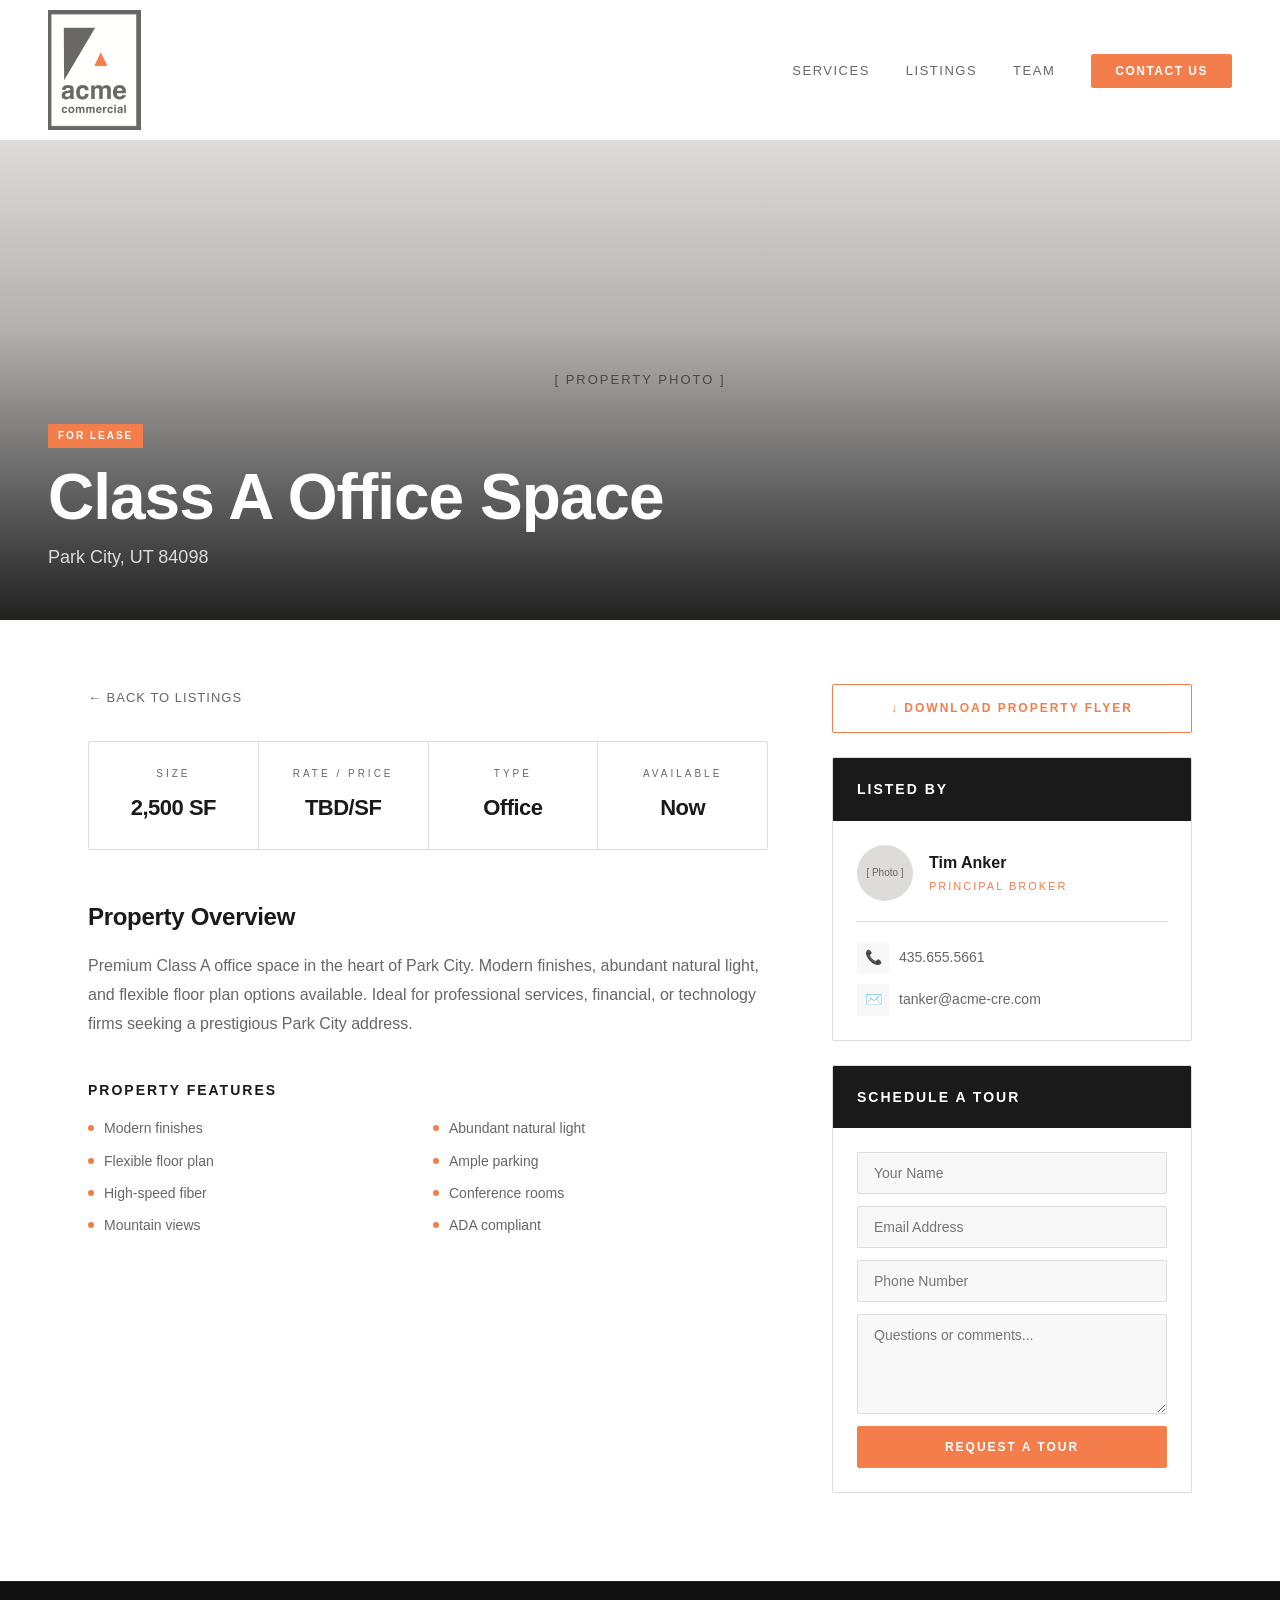
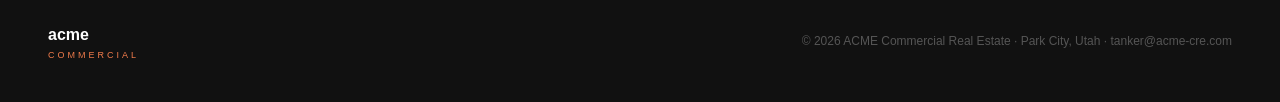
==== listing.html @ fcb021eb "Add individual listing pages with ACME branding, tour request form, flyer download" ====
<!DOCTYPE html>
<html lang="en">
<head>
  <meta charset="UTF-8" />
  <meta name="viewport" content="width=device-width, initial-scale=1.0" />
  <title id="page-title">Listing — ACME Commercial Real Estate</title>
  <meta name="description" id="page-desc" content="Commercial property listing from ACME Commercial Real Estate, Park City, Utah.">
  <link rel="stylesheet" href="css/style.css" />
  <style>
    .listing-hero {
      margin-top: 140px;
      background: var(--black);
      min-height: 480px;
      display: flex;
      align-items: flex-end;
      position: relative;
      overflow: hidden;
    }

    .listing-hero-img {
      position: absolute;
      inset: 0;
      background: var(--light-gray);
      display: flex;
      align-items: center;
      justify-content: center;
      font-size: 13px;
      letter-spacing: 2px;
      text-transform: uppercase;
      color: var(--dark-gray);
    }

    .listing-hero-img img {
      width: 100%;
      height: 100%;
      object-fit: cover;
      opacity: 0.7;
    }

    .listing-hero-overlay {
      position: absolute;
      inset: 0;
      background: linear-gradient(to top, rgba(0,0,0,0.85) 0%, rgba(0,0,0,0.2) 60%, transparent 100%);
    }

    .listing-hero-content {
      position: relative;
      z-index: 1;
      padding: 48px;
      width: 100%;
    }

    .listing-hero-content .listing-tag {
      margin: 0 0 16px;
      display: inline-block;
    }

    .listing-hero-content h1 {
      font-size: clamp(32px, 5vw, 64px);
      font-weight: 700;
      color: var(--white);
      letter-spacing: -1px;
      line-height: 1.05;
      margin-bottom: 12px;
    }

    .listing-hero-content .hero-address {
      font-size: 18px;
      color: var(--light-gray);
      font-weight: 300;
    }

    /* Detail layout */
    .listing-body-wrap {
      max-width: 1200px;
      margin: 0 auto;
      padding: 64px 48px;
      display: grid;
      grid-template-columns: 1fr 360px;
      gap: 64px;
      align-items: start;
    }

    /* Stats bar */
    .listing-stats {
      display: flex;
      gap: 0;
      border: 1px solid var(--light-gray);
      border-radius: 2px;
      overflow: hidden;
      margin-bottom: 48px;
    }

    .listing-stat {
      flex: 1;
      padding: 24px;
      border-right: 1px solid var(--light-gray);
      text-align: center;
    }

    .listing-stat:last-child { border-right: none; }

    .listing-stat .label {
      font-size: 10px;
      letter-spacing: 3px;
      text-transform: uppercase;
      color: var(--dark-gray);
      margin-bottom: 8px;
    }

    .listing-stat .value {
      font-size: 22px;
      font-weight: 700;
      color: var(--black);
      letter-spacing: -0.5px;
    }

    /* Description */
    .listing-description h2 {
      font-size: 24px;
      font-weight: 700;
      margin-bottom: 16px;
      letter-spacing: -0.3px;
    }

    .listing-description p {
      font-size: 16px;
      color: var(--dark-gray);
      line-height: 1.8;
      margin-bottom: 24px;
    }

    .listing-features h3 {
      font-size: 14px;
      font-weight: 700;
      letter-spacing: 2px;
      text-transform: uppercase;
      margin-bottom: 16px;
      color: var(--black);
    }

    .listing-features ul {
      list-style: none;
      display: grid;
      grid-template-columns: 1fr 1fr;
      gap: 10px;
    }

    .listing-features ul li {
      font-size: 14px;
      color: var(--dark-gray);
      padding-left: 16px;
      position: relative;
    }

    .listing-features ul li::before {
      content: '';
      position: absolute;
      left: 0;
      top: 8px;
      width: 6px;
      height: 6px;
      background: var(--orange);
      border-radius: 50%;
    }

    /* Sidebar */
    .listing-sidebar {
      position: sticky;
      top: 100px;
    }

    .sidebar-card {
      border: 1px solid var(--light-gray);
      border-radius: 2px;
      overflow: hidden;
      margin-bottom: 24px;
    }

    .sidebar-card-header {
      background: var(--black);
      padding: 20px 24px;
    }

    .sidebar-card-header h3 {
      font-size: 14px;
      font-weight: 600;
      letter-spacing: 2px;
      text-transform: uppercase;
      color: var(--white);
    }

    .sidebar-card-body { padding: 24px; }

    .agent-info {
      display: flex;
      align-items: center;
      gap: 16px;
      margin-bottom: 20px;
      padding-bottom: 20px;
      border-bottom: 1px solid var(--light-gray);
    }

    .agent-photo {
      width: 56px;
      height: 56px;
      border-radius: 50%;
      background: var(--light-gray);
      display: flex;
      align-items: center;
      justify-content: center;
      font-size: 10px;
      color: var(--dark-gray);
      flex-shrink: 0;
      overflow: hidden;
    }

    .agent-photo img { width: 100%; height: 100%; object-fit: cover; }

    .agent-details h4 { font-size: 16px; font-weight: 700; margin-bottom: 2px; }
    .agent-details .agent-title { font-size: 11px; letter-spacing: 2px; text-transform: uppercase; color: var(--orange); }

    .contact-links { display: flex; flex-direction: column; gap: 10px; }

    .contact-link {
      display: flex;
      align-items: center;
      gap: 10px;
      font-size: 14px;
      color: var(--dark-gray);
      text-decoration: none;
      transition: color 0.2s;
    }

    .contact-link:hover { color: var(--orange); }

    .contact-link .icon {
      width: 32px;
      height: 32px;
      background: #f8f8f8;
      border-radius: 2px;
      display: flex;
      align-items: center;
      justify-content: center;
      font-size: 14px;
      flex-shrink: 0;
    }

    /* Inquiry form */
    .inquiry-form { display: flex; flex-direction: column; gap: 12px; }

    .inquiry-form input,
    .inquiry-form textarea {
      background: #f8f8f8;
      border: 1px solid var(--light-gray);
      color: var(--black);
      padding: 12px 16px;
      font-family: Helvetica, Arial, sans-serif;
      font-size: 14px;
      border-radius: 2px;
      outline: none;
      transition: border-color 0.2s;
      width: 100%;
    }

    .inquiry-form input:focus,
    .inquiry-form textarea:focus { border-color: var(--orange); }

    .inquiry-form textarea { height: 100px; resize: vertical; }

    .inquiry-form button {
      background: var(--orange);
      color: var(--white);
      border: none;
      padding: 14px;
      font-family: Helvetica, Arial, sans-serif;
      font-size: 12px;
      font-weight: 600;
      letter-spacing: 2px;
      text-transform: uppercase;
      border-radius: 2px;
      cursor: pointer;
      transition: background 0.2s;
    }

    .inquiry-form button:hover { background: #e06535; }

    /* Flyer download */
    .flyer-btn {
      display: flex;
      align-items: center;
      justify-content: center;
      gap: 10px;
      width: 100%;
      padding: 14px;
      border: 1px solid var(--orange);
      color: var(--orange);
      background: transparent;
      font-family: Helvetica, Arial, sans-serif;
      font-size: 12px;
      font-weight: 600;
      letter-spacing: 2px;
      text-transform: uppercase;
      border-radius: 2px;
      cursor: pointer;
      text-decoration: none;
      transition: all 0.2s;
      margin-bottom: 24px;
    }

    .flyer-btn:hover { background: var(--orange); color: var(--white); }

    /* Back link */
    .back-link {
      display: inline-flex;
      align-items: center;
      gap: 8px;
      font-size: 13px;
      color: var(--dark-gray);
      text-decoration: none;
      letter-spacing: 1px;
      text-transform: uppercase;
      margin-bottom: 32px;
      transition: color 0.2s;
    }

    .back-link:hover { color: var(--orange); }

    @media (max-width: 900px) {
      .listing-body-wrap { grid-template-columns: 1fr; gap: 40px; }
      .listing-sidebar { position: static; }
      .listing-hero-content { padding: 32px 24px; }
      .listing-stats { flex-wrap: wrap; }
      .listing-stat { min-width: 50%; }
      .listing-features ul { grid-template-columns: 1fr; }
    }
  </style>
</head>
<body>

  <!-- NAV -->
  <nav>
    <div class="nav-logo">
      <img id="nav-logo-img" src="images/acme-logo.png" alt="ACME Commercial" style="height:120px; width:auto; display:block; transition: height 0.3s ease;">
    </div>
    <ul class="nav-links">
      <li><a href="index.html#services">Services</a></li>
      <li><a href="index.html#listings">Listings</a></li>
      <li><a href="index.html#team">Team</a></li>
      <li><a href="index.html#contact" class="nav-cta">Contact Us</a></li>
    </ul>
  </nav>

  <!-- LISTING HERO -->
  <div class="listing-hero">
    <div class="listing-hero-img" id="hero-img">[ Property Photo ]</div>
    <div class="listing-hero-overlay"></div>
    <div class="listing-hero-content">
      <span class="listing-tag" id="hero-tag">For Lease</span>
      <h1 id="hero-title">Property Title</h1>
      <p class="hero-address" id="hero-address">Address, Park City, UT</p>
    </div>
  </div>

  <!-- LISTING BODY -->
  <div class="listing-body-wrap">

    <!-- Main Content -->
    <div>
      <a href="index.html#listings" class="back-link">← Back to Listings</a>

      <!-- Stats -->
      <div class="listing-stats">
        <div class="listing-stat">
          <div class="label">Size</div>
          <div class="value" id="stat-size">—</div>
        </div>
        <div class="listing-stat">
          <div class="label">Rate / Price</div>
          <div class="value" id="stat-price">—</div>
        </div>
        <div class="listing-stat">
          <div class="label">Type</div>
          <div class="value" id="stat-type">—</div>
        </div>
        <div class="listing-stat">
          <div class="label">Available</div>
          <div class="value" id="stat-available">Now</div>
        </div>
      </div>

      <!-- Description -->
      <div class="listing-description">
        <h2>Property Overview</h2>
        <p id="listing-desc">Property description will appear here, auto-populated from LoopNet listing data.</p>
      </div>

      <!-- Features -->
      <div class="listing-features" style="margin-top:40px;">
        <h3>Property Features</h3>
        <ul id="features-list">
          <li>Feature 1</li>
          <li>Feature 2</li>
          <li>Feature 3</li>
          <li>Feature 4</li>
        </ul>
      </div>
    </div>

    <!-- Sidebar -->
    <div class="listing-sidebar">

      <!-- Flyer Download -->
      <a href="#" class="flyer-btn" id="flyer-link">
        ↓ Download Property Flyer
      </a>

      <!-- Agent Card -->
      <div class="sidebar-card">
        <div class="sidebar-card-header">
          <h3>Listed By</h3>
        </div>
        <div class="sidebar-card-body">
          <div class="agent-info">
            <div class="agent-photo">[ Photo ]</div>
            <div class="agent-details">
              <h4>Tim Anker</h4>
              <p class="agent-title">Principal Broker</p>
            </div>
          </div>
          <div class="contact-links">
            <a href="tel:4356555661" class="contact-link">
              <span class="icon">📞</span>
              435.655.5661
            </a>
            <a href="mailto:tanker@acme-cre.com" class="contact-link">
              <span class="icon">✉️</span>
              tanker@acme-cre.com
            </a>
          </div>
        </div>
      </div>

      <!-- Inquiry Form -->
      <div class="sidebar-card">
        <div class="sidebar-card-header">
          <h3>Schedule a Tour</h3>
        </div>
        <div class="sidebar-card-body">
          <form class="inquiry-form" onsubmit="handleInquiry(event)">
            <input type="text" placeholder="Your Name" required />
            <input type="email" placeholder="Email Address" required />
            <input type="tel" placeholder="Phone Number" />
            <textarea placeholder="Questions or comments..."></textarea>
            <button type="submit">Request a Tour</button>
          </form>
        </div>
      </div>

    </div>
  </div>

  <!-- FOOTER -->
  <footer>
    <div class="footer-logo">
      <div class="acme">acme</div>
      <div class="commercial">commercial</div>
    </div>
    <p>© 2026 ACME Commercial Real Estate · Park City, Utah · <a href="mailto:tanker@acme-cre.com">tanker@acme-cre.com</a></p>
  </footer>

  <script>
    // Load listing data from URL params (e.g. listing.html?id=class-a-office)
    // When LoopNet sync is live, this pulls from listings.json by ID
    const params = new URLSearchParams(window.location.search);
    const id = params.get('id');

    // Placeholder — will be replaced by fetch from listings.json
    const LISTINGS = {
      'class-a-office': {
        type: 'For Lease',
        title: 'Class A Office Space',
        address: 'Park City, UT 84098',
        size: '2,500 SF',
        price: 'TBD/SF',
        category: 'Office',
        available: 'Now',
        description: 'Premium Class A office space in the heart of Park City. Modern finishes, abundant natural light, and flexible floor plan options available. Ideal for professional services, financial, or technology firms seeking a prestigious Park City address.',
        features: ['Modern finishes', 'Abundant natural light', 'Flexible floor plan', 'Ample parking', 'High-speed fiber', 'Conference rooms', 'Mountain views', 'ADA compliant']
      },
      'retail-mixed-use': {
        type: 'For Sale',
        title: 'Retail / Mixed Use',
        address: 'Park City, UT 84060',
        size: '4,800 SF',
        price: 'Contact',
        category: 'Retail',
        available: 'Now',
        description: 'Prime retail and mixed-use opportunity in a high-traffic Park City location. Ground floor retail with residential or office above. Exceptional visibility and foot traffic year-round.',
        features: ['High foot traffic', 'Mixed use zoning', 'Ground floor retail', 'Strong visibility', 'Year-round traffic', 'Near Main Street', 'Turnkey opportunity', 'Investment grade']
      },
      'industrial-flex': {
        type: 'Build to Suit',
        title: 'Industrial / Flex Space',
        address: 'Kimball Junction, UT',
        size: 'Flexible',
        price: 'TBD',
        category: 'Industrial',
        available: 'TBD',
        description: 'Build-to-suit industrial and flex space opportunity at Kimball Junction. Flexible sizing from 5,000 to 50,000 SF. Ideal for distribution, light manufacturing, or flex office/warehouse configurations.',
        features: ['Flexible sizing', 'Build to suit', 'Grade level doors', 'Clear height 24\'', 'Heavy power available', 'Easy I-80 access', 'Ample truck court', 'Office buildout available']
      }
    };

    const listing = LISTINGS[id] || LISTINGS['class-a-office'];

    // Populate page
    document.title = `${listing.title} — ACME Commercial Real Estate`;
    document.getElementById('page-desc').content = `${listing.type} — ${listing.size} — ${listing.address}`;
    document.getElementById('hero-tag').textContent = listing.type;
    document.getElementById('hero-tag').style.background = listing.type === 'For Sale' ? '#676767' : '#F47D4C';
    document.getElementById('hero-title').textContent = listing.title;
    document.getElementById('hero-address').textContent = listing.address;
    document.getElementById('stat-size').textContent = listing.size;
    document.getElementById('stat-price').textContent = listing.price;
    document.getElementById('stat-type').textContent = listing.category;
    document.getElementById('stat-available').textContent = listing.available;
    document.getElementById('listing-desc').textContent = listing.description;
    document.getElementById('page-title').textContent = `${listing.title} — ACME Commercial Real Estate`;

    // Features
    const featuresList = document.getElementById('features-list');
    featuresList.innerHTML = listing.features.map(f => `<li>${f}</li>`).join('');

    // Flyer link (will point to auto-generated PDF when LoopNet sync is live)
    document.getElementById('flyer-link').href = `flyers/${id || 'listing'}.pdf`;

    function handleInquiry(e) {
      e.preventDefault();
      alert('Thank you! Tim will be in touch shortly.');
      e.target.reset();
    }

    // Shrinking nav on scroll
    const nav = document.querySelector('nav');
    const logoImg = document.getElementById('nav-logo-img');
    window.addEventListener('scroll', () => {
      if (window.scrollY > 50) {
        nav.classList.add('scrolled');
        logoImg.style.height = '52px';
      } else {
        nav.classList.remove('scrolled');
        logoImg.style.height = '120px';
      }
    });
  </script>

</body>
</html>
---- css/style.css ----
/* ACME Commercial — Brand Colors
   Orange:     #F47D4C
   Dark Gray:  #676767
   Light Gray: #DDDCDB
   Font:       Helvetica
*/

*, *::before, *::after { box-sizing: border-box; margin: 0; padding: 0; }

:root {
  --orange:     #F47D4C;
  --dark-gray:  #676767;
  --light-gray: #DDDCDB;
  --white:      #ffffff;
  --black:      #1a1a1a;
}

html { scroll-behavior: smooth; }

body {
  font-family: Helvetica, Arial, sans-serif;
  color: var(--black);
  background: var(--white);
  line-height: 1.6;
}

/* ─── NAV ─── */
nav {
  position: fixed;
  top: 0; left: 0; right: 0;
  z-index: 100;
  background: var(--white);
  border-bottom: 1px solid transparent;
  display: flex;
  align-items: center;
  justify-content: space-between;
  padding: 0 48px;
  height: 140px;
  transition: height 0.3s ease, border-color 0.3s ease, box-shadow 0.3s ease;
}

nav.scrolled {
  height: 80px;
  border-bottom-color: var(--light-gray);
  box-shadow: 0 2px 16px rgba(0,0,0,0.06);
}

.nav-logo {
  display: flex;
  flex-direction: column;
  line-height: 1.1;
  transition: all 0.3s ease;
}

.nav-logo .acme {
  font-size: 22px;
  font-weight: 700;
  letter-spacing: -0.5px;
  color: var(--black);
}

.nav-logo .commercial {
  font-size: 11px;
  font-weight: 400;
  letter-spacing: 3px;
  text-transform: uppercase;
  color: var(--orange);
}

.nav-links {
  display: flex;
  gap: 36px;
  list-style: none;
}

.nav-links a {
  text-decoration: none;
  font-size: 13px;
  font-weight: 500;
  letter-spacing: 1.5px;
  text-transform: uppercase;
  color: var(--dark-gray);
  transition: color 0.2s;
}

.nav-links a:hover { color: var(--orange); }

.nav-cta {
  background: var(--orange);
  color: var(--white) !important;
  padding: 10px 24px;
  border-radius: 2px;
  letter-spacing: 1.5px;
  font-size: 12px !important;
  font-weight: 600 !important;
  transition: background 0.2s !important;
}

.nav-cta:hover { background: #e06535 !important; color: var(--white) !important; }

/* ─── HERO ─── */
#hero {
  margin-top: 140px;
  min-height: 90vh;
  background: var(--black);
  display: flex;
  align-items: center;
  justify-content: center;
  text-align: center;
  position: relative;
  overflow: hidden;
}

.hero-bg {
  position: absolute;
  inset: 0;
  background: linear-gradient(135deg, #1a1a1a 0%, #2d2d2d 50%, #1a1a1a 100%);
}

.hero-accent {
  position: absolute;
  bottom: 0; left: 0; right: 0;
  height: 4px;
  background: var(--orange);
}

.hero-content {
  position: relative;
  z-index: 1;
  max-width: 800px;
  padding: 0 24px;
}

.hero-eyebrow {
  font-size: 11px;
  font-weight: 500;
  letter-spacing: 4px;
  text-transform: uppercase;
  color: var(--orange);
  margin-bottom: 24px;
}

.hero-title {
  font-size: clamp(42px, 6vw, 80px);
  font-weight: 700;
  color: var(--white);
  line-height: 1.05;
  letter-spacing: -1px;
  margin-bottom: 24px;
}

.hero-title span { color: var(--orange); }

.hero-sub {
  font-size: 18px;
  color: var(--light-gray);
  max-width: 540px;
  margin: 0 auto 40px;
  font-weight: 300;
}

.btn-primary {
  display: inline-block;
  background: var(--orange);
  color: var(--white);
  text-decoration: none;
  padding: 16px 40px;
  font-size: 13px;
  font-weight: 600;
  letter-spacing: 2px;
  text-transform: uppercase;
  border-radius: 2px;
  transition: background 0.2s, transform 0.2s;
}

.btn-primary:hover { background: #e06535; transform: translateY(-1px); }

.btn-secondary {
  display: inline-block;
  border: 1px solid var(--light-gray);
  color: var(--light-gray);
  text-decoration: none;
  padding: 16px 40px;
  font-size: 13px;
  font-weight: 500;
  letter-spacing: 2px;
  text-transform: uppercase;
  border-radius: 2px;
  margin-left: 16px;
  transition: border-color 0.2s, color 0.2s;
}

.btn-secondary:hover { border-color: var(--orange); color: var(--orange); }

/* ─── STATS ─── */
#stats {
  background: var(--orange);
  padding: 48px;
  display: flex;
  justify-content: center;
  gap: 80px;
  flex-wrap: wrap;
}

.stat {
  text-align: center;
  color: var(--white);
}

.stat-number {
  font-size: 48px;
  font-weight: 700;
  line-height: 1;
  letter-spacing: -1px;
}

.stat-label {
  font-size: 11px;
  letter-spacing: 2px;
  text-transform: uppercase;
  margin-top: 8px;
  opacity: 0.85;
}

/* ─── SECTIONS ─── */
section { padding: 96px 48px; }

.section-eyebrow {
  font-size: 11px;
  font-weight: 600;
  letter-spacing: 4px;
  text-transform: uppercase;
  color: var(--orange);
  margin-bottom: 16px;
}

.section-title {
  font-size: clamp(32px, 4vw, 52px);
  font-weight: 700;
  letter-spacing: -0.5px;
  line-height: 1.1;
  margin-bottom: 24px;
  color: var(--black);
}

.section-body {
  font-size: 17px;
  color: var(--dark-gray);
  max-width: 600px;
  line-height: 1.75;
}

/* ─── SERVICES ─── */
#services { background: #f8f8f8; }

.services-grid {
  display: grid;
  grid-template-columns: repeat(auto-fit, minmax(260px, 1fr));
  gap: 32px;
  margin-top: 56px;
  max-width: 1200px;
  margin-left: auto;
  margin-right: auto;
}

.service-card {
  background: var(--white);
  border: 1px solid var(--light-gray);
  padding: 40px 32px;
  border-radius: 2px;
  transition: border-color 0.2s, transform 0.2s;
}

.service-card:hover { border-color: var(--orange); transform: translateY(-4px); }

.service-icon {
  width: 40px;
  height: 40px;
  background: var(--orange);
  border-radius: 2px;
  margin-bottom: 24px;
  display: flex;
  align-items: center;
  justify-content: center;
}

.service-icon svg { width: 20px; height: 20px; fill: white; }

.service-card h3 {
  font-size: 18px;
  font-weight: 700;
  margin-bottom: 12px;
  letter-spacing: -0.3px;
}

.service-card p { font-size: 15px; color: var(--dark-gray); line-height: 1.7; }

/* ─── LISTINGS ─── */
#listings { max-width: 1200px; margin: 0 auto; }

.listings-header {
  display: flex;
  justify-content: space-between;
  align-items: flex-end;
  margin-bottom: 48px;
  flex-wrap: wrap;
  gap: 16px;
}

.listings-grid {
  display: grid;
  grid-template-columns: repeat(auto-fit, minmax(320px, 1fr));
  gap: 28px;
}

.listing-card {
  border: 1px solid var(--light-gray);
  border-radius: 2px;
  overflow: hidden;
  transition: box-shadow 0.2s, transform 0.2s;
}

.listing-card:hover { box-shadow: 0 8px 32px rgba(0,0,0,0.1); transform: translateY(-4px); }

.listing-img {
  width: 100%;
  height: 200px;
  background: var(--light-gray);
  display: flex;
  align-items: center;
  justify-content: center;
  font-size: 12px;
  letter-spacing: 2px;
  text-transform: uppercase;
  color: var(--dark-gray);
}

.listing-tag {
  display: inline-block;
  background: var(--orange);
  color: white;
  font-size: 10px;
  font-weight: 600;
  letter-spacing: 2px;
  text-transform: uppercase;
  padding: 4px 10px;
  border-radius: 1px;
  margin: 20px 20px 0;
}

.listing-body { padding: 16px 20px 24px; }

.listing-body h3 { font-size: 18px; font-weight: 700; margin-bottom: 6px; }

.listing-body .address { font-size: 13px; color: var(--dark-gray); margin-bottom: 16px; }

.listing-details {
  display: flex;
  gap: 20px;
  font-size: 13px;
  color: var(--dark-gray);
  border-top: 1px solid var(--light-gray);
  padding-top: 16px;
}

.listing-details span { font-weight: 600; color: var(--black); }

/* ─── TEAM ─── */
#team { background: #f8f8f8; }

.team-grid {
  display: grid;
  grid-template-columns: repeat(auto-fit, minmax(280px, 1fr));
  gap: 32px;
  margin-top: 56px;
  max-width: 900px;
}

.team-card {
  background: var(--white);
  border: 1px solid var(--light-gray);
  border-radius: 2px;
  overflow: hidden;
  transition: transform 0.2s;
}

.team-card:hover { transform: translateY(-4px); }

.team-photo {
  width: 100%;
  height: 280px;
  background: var(--light-gray);
  display: flex;
  align-items: center;
  justify-content: center;
  font-size: 12px;
  letter-spacing: 2px;
  text-transform: uppercase;
  color: var(--dark-gray);
}

.team-info { padding: 28px; }

.team-info h3 { font-size: 20px; font-weight: 700; margin-bottom: 4px; }

.team-info .title {
  font-size: 11px;
  letter-spacing: 2px;
  text-transform: uppercase;
  color: var(--orange);
  margin-bottom: 16px;
}

.team-info p { font-size: 14px; color: var(--dark-gray); line-height: 1.7; }

.team-contact {
  margin-top: 20px;
  padding-top: 20px;
  border-top: 1px solid var(--light-gray);
  font-size: 13px;
  color: var(--dark-gray);
}

.team-contact a { color: var(--orange); text-decoration: none; }

/* ─── CONTACT ─── */
#contact { background: var(--black); color: var(--white); }

.contact-grid {
  display: grid;
  grid-template-columns: 1fr 1fr;
  gap: 80px;
  max-width: 1000px;
  align-items: start;
}

#contact .section-title { color: var(--white); }
#contact .section-body { color: var(--light-gray); }

.contact-details { margin-top: 40px; }

.contact-item {
  margin-bottom: 24px;
}

.contact-item .label {
  font-size: 10px;
  letter-spacing: 3px;
  text-transform: uppercase;
  color: var(--orange);
  margin-bottom: 4px;
}

.contact-item .value {
  font-size: 16px;
  color: var(--white);
}

.contact-item a { color: var(--white); text-decoration: none; }
.contact-item a:hover { color: var(--orange); }

.contact-form { display: flex; flex-direction: column; gap: 16px; }

.contact-form input,
.contact-form textarea,
.contact-form select {
  background: #2a2a2a;
  border: 1px solid #3a3a3a;
  color: var(--white);
  padding: 14px 18px;
  font-family: Helvetica, Arial, sans-serif;
  font-size: 14px;
  border-radius: 2px;
  outline: none;
  transition: border-color 0.2s;
  width: 100%;
}

.contact-form input::placeholder,
.contact-form textarea::placeholder { color: #666; }

.contact-form input:focus,
.contact-form textarea:focus { border-color: var(--orange); }

.contact-form textarea { height: 120px; resize: vertical; }

.contact-form button {
  background: var(--orange);
  color: var(--white);
  border: none;
  padding: 16px;
  font-family: Helvetica, Arial, sans-serif;
  font-size: 12px;
  font-weight: 600;
  letter-spacing: 2px;
  text-transform: uppercase;
  border-radius: 2px;
  cursor: pointer;
  transition: background 0.2s;
}

.contact-form button:hover { background: #e06535; }

/* ─── FOOTER ─── */
footer {
  background: #111;
  padding: 40px 48px;
  display: flex;
  justify-content: space-between;
  align-items: center;
  flex-wrap: wrap;
  gap: 16px;
  border-top: 1px solid #222;
}

.footer-logo .acme { font-size: 16px; font-weight: 700; color: var(--white); }
.footer-logo .commercial { font-size: 9px; letter-spacing: 3px; text-transform: uppercase; color: var(--orange); }

footer p { font-size: 12px; color: #555; }

footer a { color: #555; text-decoration: none; }
footer a:hover { color: var(--orange); }

/* ─── FILTER BUTTONS ─── */
.filter-btn {
  background: var(--white);
  border: 1px solid var(--light-gray);
  color: var(--dark-gray);
  padding: 8px 20px;
  font-family: Helvetica, Arial, sans-serif;
  font-size: 12px;
  font-weight: 600;
  letter-spacing: 1.5px;
  text-transform: uppercase;
  border-radius: 2px;
  cursor: pointer;
  transition: all 0.2s;
}
.filter-btn:hover { border-color: var(--orange); color: var(--orange); }
.filter-btn.active { background: var(--orange); border-color: var(--orange); color: var(--white); }

/* ─── RESPONSIVE ─── */
@media (max-width: 768px) {
  nav { padding: 0 24px; }
  .nav-links { display: none; }
  section { padding: 64px 24px; }
  #stats { gap: 40px; padding: 40px 24px; }
  .contact-grid { grid-template-columns: 1fr; gap: 48px; }
  footer { flex-direction: column; text-align: center; }
  .hero-content { padding: 0 16px; }
  .btn-secondary { margin-left: 0; margin-top: 12px; }
}
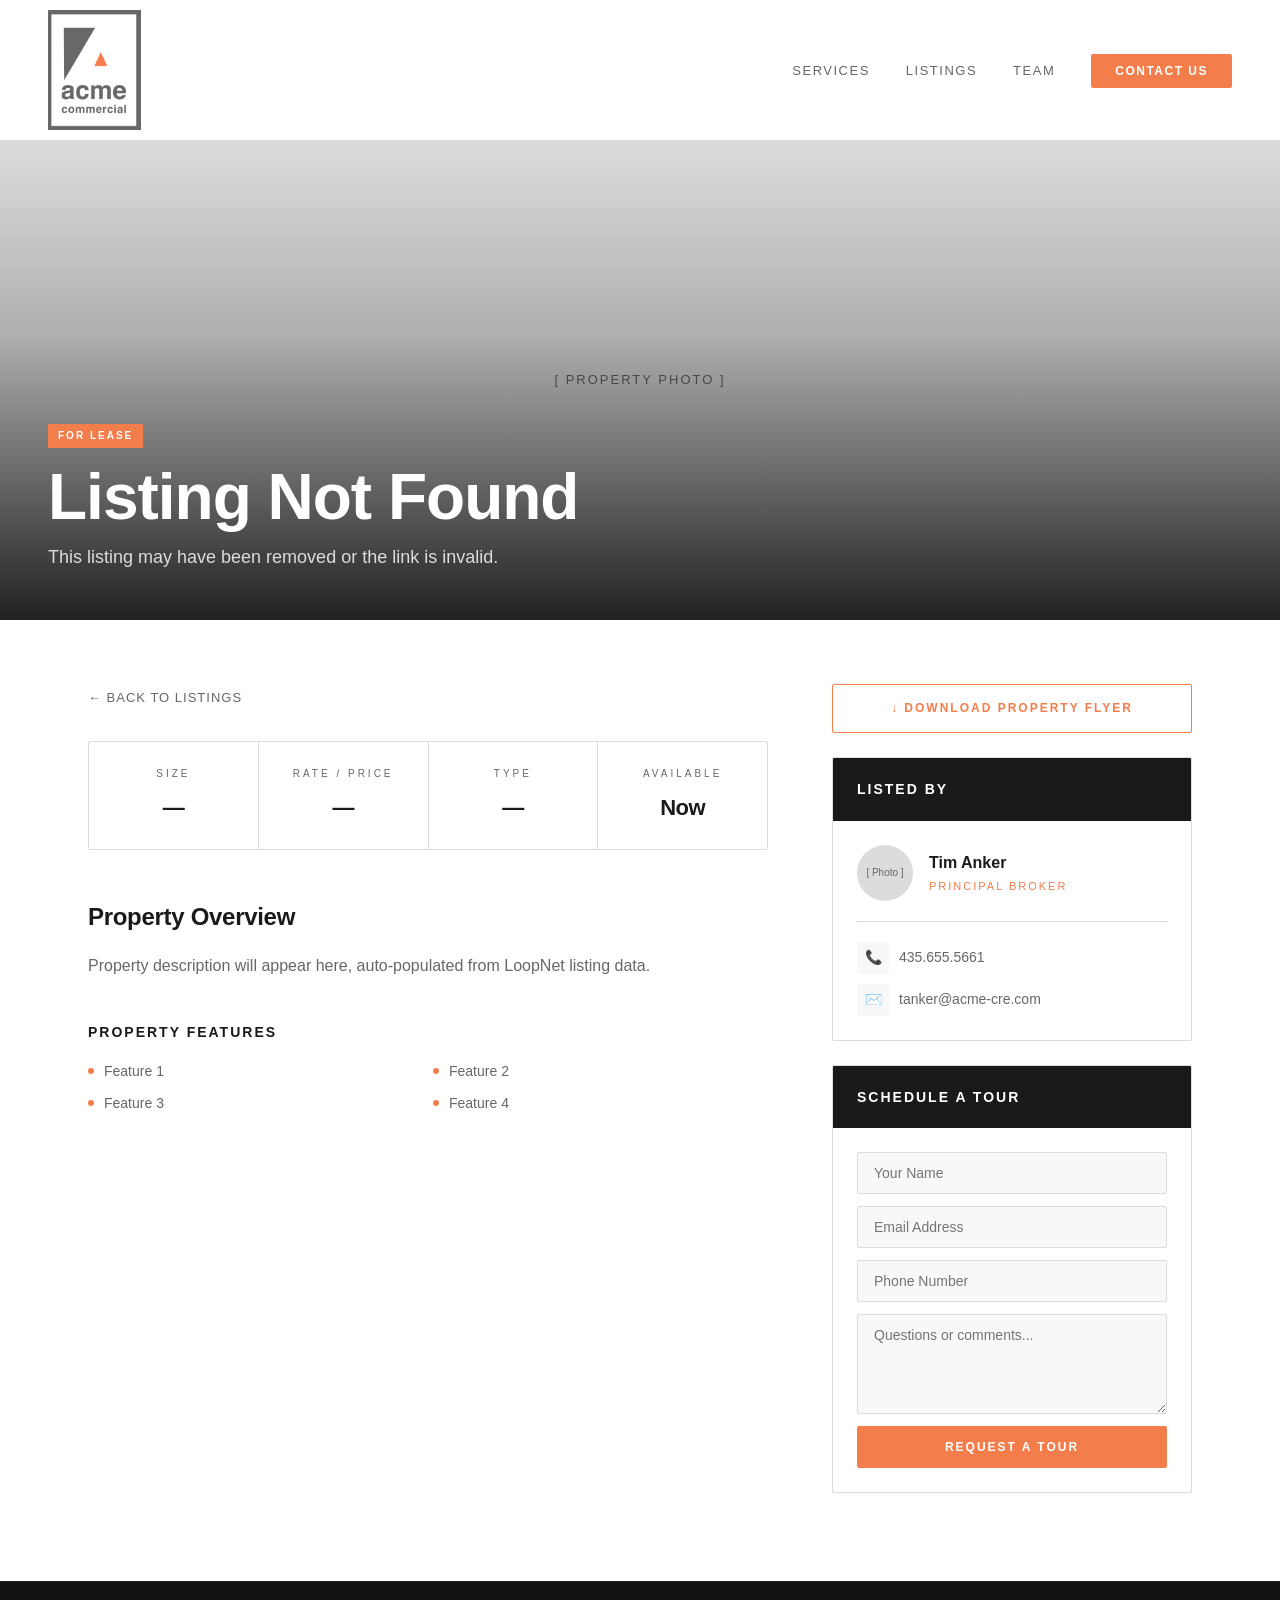
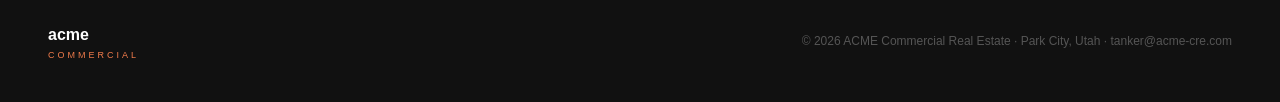
==== commit 2b248dc2: "Fix listing detail page to fetch from listings.json" ====
--- a/listing.html
+++ b/listing.html
@@ -5,6 +5,9 @@
   <meta name="viewport" content="width=device-width, initial-scale=1.0" />
   <title id="page-title">Listing — ACME Commercial Real Estate</title>
   <meta name="description" id="page-desc" content="Commercial property listing from ACME Commercial Real Estate, Park City, Utah.">
+  <link rel="icon" type="image/png" sizes="32x32" href="images/favicon-32.png" />
+  <link rel="icon" type="image/png" sizes="16x16" href="images/favicon-16.png" />
+  <link rel="apple-touch-icon" href="images/acme-logo.png" />
   <link rel="stylesheet" href="css/style.css" />
   <style>
     .listing-hero {
@@ -470,70 +473,50 @@
   </footer>
 
   <script>
-    // Load listing data from URL params (e.g. listing.html?id=class-a-office)
-    // When LoopNet sync is live, this pulls from listings.json by ID
+    // Load listing data from listings.json by ID param
     const params = new URLSearchParams(window.location.search);
     const id = params.get('id');
 
-    // Placeholder — will be replaced by fetch from listings.json
-    const LISTINGS = {
-      'class-a-office': {
-        type: 'For Lease',
-        title: 'Class A Office Space',
-        address: 'Park City, UT 84098',
-        size: '2,500 SF',
-        price: 'TBD/SF',
-        category: 'Office',
-        available: 'Now',
-        description: 'Premium Class A office space in the heart of Park City. Modern finishes, abundant natural light, and flexible floor plan options available. Ideal for professional services, financial, or technology firms seeking a prestigious Park City address.',
-        features: ['Modern finishes', 'Abundant natural light', 'Flexible floor plan', 'Ample parking', 'High-speed fiber', 'Conference rooms', 'Mountain views', 'ADA compliant']
-      },
-      'retail-mixed-use': {
-        type: 'For Sale',
-        title: 'Retail / Mixed Use',
-        address: 'Park City, UT 84060',
-        size: '4,800 SF',
-        price: 'Contact',
-        category: 'Retail',
-        available: 'Now',
-        description: 'Prime retail and mixed-use opportunity in a high-traffic Park City location. Ground floor retail with residential or office above. Exceptional visibility and foot traffic year-round.',
-        features: ['High foot traffic', 'Mixed use zoning', 'Ground floor retail', 'Strong visibility', 'Year-round traffic', 'Near Main Street', 'Turnkey opportunity', 'Investment grade']
-      },
-      'industrial-flex': {
-        type: 'Build to Suit',
-        title: 'Industrial / Flex Space',
-        address: 'Kimball Junction, UT',
-        size: 'Flexible',
-        price: 'TBD',
-        category: 'Industrial',
-        available: 'TBD',
-        description: 'Build-to-suit industrial and flex space opportunity at Kimball Junction. Flexible sizing from 5,000 to 50,000 SF. Ideal for distribution, light manufacturing, or flex office/warehouse configurations.',
-        features: ['Flexible sizing', 'Build to suit', 'Grade level doors', 'Clear height 24\'', 'Heavy power available', 'Easy I-80 access', 'Ample truck court', 'Office buildout available']
-      }
-    };
-
-    const listing = LISTINGS[id] || LISTINGS['class-a-office'];
-
-    // Populate page
-    document.title = `${listing.title} — ACME Commercial Real Estate`;
-    document.getElementById('page-desc').content = `${listing.type} — ${listing.size} — ${listing.address}`;
-    document.getElementById('hero-tag').textContent = listing.type;
-    document.getElementById('hero-tag').style.background = listing.type === 'For Sale' ? '#676767' : '#F47D4C';
-    document.getElementById('hero-title').textContent = listing.title;
-    document.getElementById('hero-address').textContent = listing.address;
-    document.getElementById('stat-size').textContent = listing.size;
-    document.getElementById('stat-price').textContent = listing.price;
-    document.getElementById('stat-type').textContent = listing.category;
-    document.getElementById('stat-available').textContent = listing.available;
-    document.getElementById('listing-desc').textContent = listing.description;
-    document.getElementById('page-title').textContent = `${listing.title} — ACME Commercial Real Estate`;
-
-    // Features
-    const featuresList = document.getElementById('features-list');
-    featuresList.innerHTML = listing.features.map(f => `<li>${f}</li>`).join('');
-
-    // Flyer link (will point to auto-generated PDF when LoopNet sync is live)
-    document.getElementById('flyer-link').href = `flyers/${id || 'listing'}.pdf`;
+    fetch('listings.json')
+      .then(r => r.json())
+      .then(data => {
+        const listings = Array.isArray(data) ? data : (data.listings || []);
+        const listing = listings.find(l => l.id === id);
+
+        if (!listing) {
+          document.getElementById('hero-title').textContent = 'Listing Not Found';
+          document.getElementById('hero-address').textContent = 'This listing may have been removed or the link is invalid.';
+          return;
+        }
+
+        // Populate page
+        document.title = listing.title + ' — ACME Commercial Real Estate';
+        document.getElementById('page-desc').content = listing.type + ' — ' + (listing.size || '') + ' — ' + listing.address;
+        document.getElementById('hero-tag').textContent = listing.type;
+        document.getElementById('hero-tag').style.background = listing.type === 'For Sale' ? '#676767' : '#F47D4C';
+        document.getElementById('hero-title').textContent = listing.title;
+        document.getElementById('hero-address').textContent = listing.address;
+        document.getElementById('stat-size').textContent = listing.size || 'Contact';
+        document.getElementById('stat-price').textContent = listing.price || 'Contact';
+        document.getElementById('stat-type').textContent = listing.category || listing.propertyType || '';
+        document.getElementById('stat-available').textContent = listing.available || listing.status || 'Now';
+        document.getElementById('listing-desc').textContent = listing.description || '';
+        document.getElementById('page-title').textContent = listing.title + ' — ACME Commercial Real Estate';
+
+        // Features
+        const featuresList = document.getElementById('features-list');
+        if (listing.features && listing.features.length) {
+          featuresList.innerHTML = listing.features.map(f => '<li>' + f + '</li>').join('');
+        }
+
+        // Flyer link
+        document.getElementById('flyer-link').href = 'flyers/' + id + '.pdf';
+      })
+      .catch(err => {
+        console.error('Failed to load listings:', err);
+      });
+
+
 
     function handleInquiry(e) {
       e.preventDefault();
